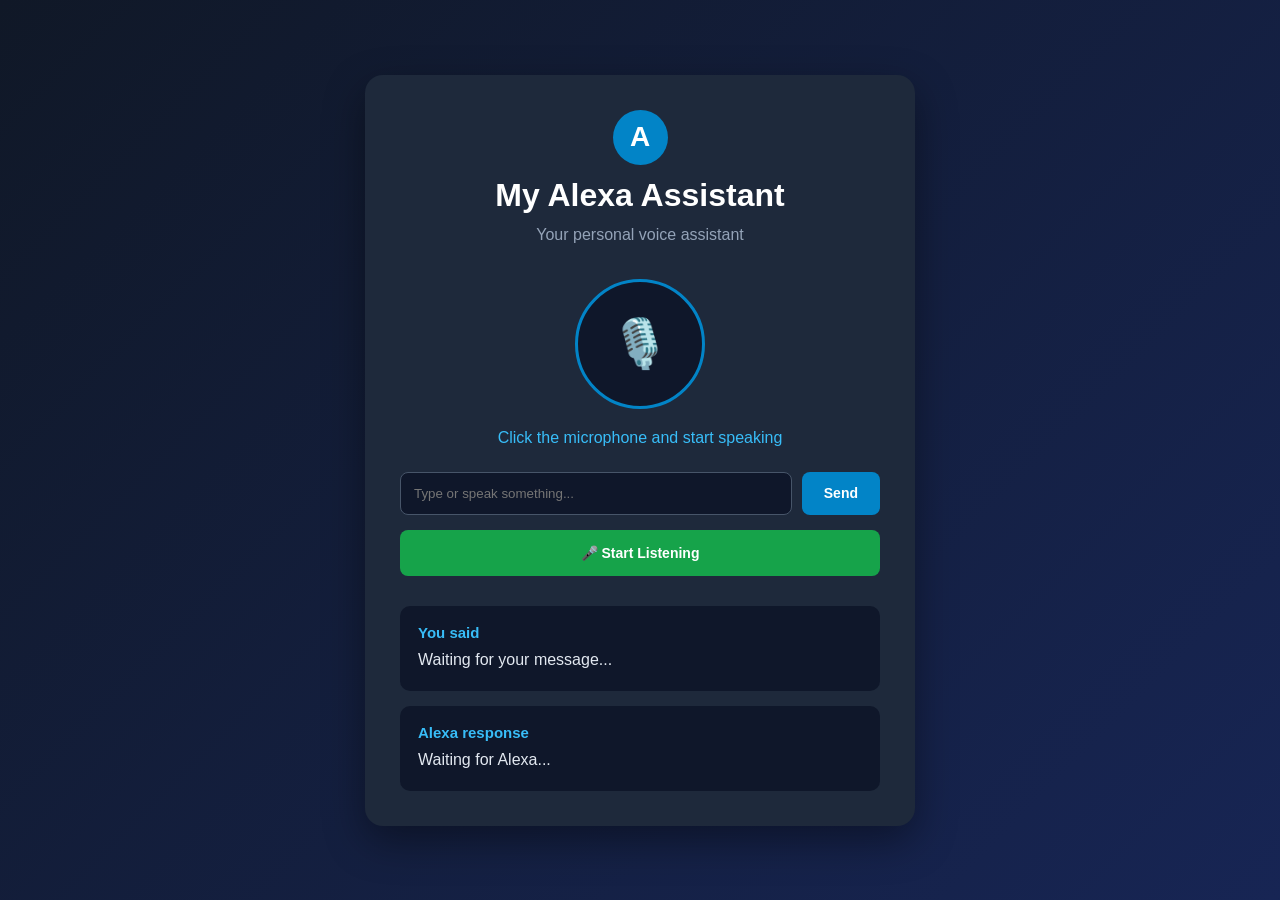
==== src/main/resources/static/index.html @ c79b2dc5 "initialize Spring Boot Alexa skill demo" ====
<!DOCTYPE html>
<html lang="en">

<head>
    <meta charset="UTF-8">
    <meta name="viewport" content="width=device-width, initial-scale=1.0">

    <title>My Alexa Assistant</title>

    <link rel="stylesheet" href="style.css">
</head>

<body>

    <div class="container">

        <div class="header">
            <div class="logo">A</div>
            <h1>My Alexa Assistant</h1>
            <p>Your personal voice assistant</p>
        </div>

        <div class="assistant-circle" id="assistantCircle">
            <span>🎙️</span>
        </div>

        <p id="status">Click the microphone and start speaking</p>

        <div class="input-section">

            <input
                type="text"
                id="messageInput"
                placeholder="Type or speak something..."
            />

            <button id="sendButton">
                Send
            </button>

        </div>

        <button id="micButton" class="mic-button">
            🎤 Start Listening
        </button>

        <div class="result-section">

            <div class="result-card">
                <h3>You said</h3>
                <p id="recognizedText">Waiting for your message...</p>
            </div>

            <div class="result-card">
                <h3>Alexa response</h3>
                <p id="alexaResponse">Waiting for Alexa...</p>
            </div>

        </div>

    </div>

    <script src="app.js"></script>

</body>

</html>
---- src/main/resources/static/style.css ----
* {
    margin: 0;
    padding: 0;
    box-sizing: border-box;
}

body {
    font-family: Arial, sans-serif;
    background: linear-gradient(135deg, #101827, #172554);
    color: white;
    min-height: 100vh;
    display: flex;
    justify-content: center;
    align-items: center;
    padding: 20px;
}

.container {
    width: 100%;
    max-width: 550px;
    background: #1e293b;
    padding: 35px;
    border-radius: 18px;
    text-align: center;
    box-shadow: 0 15px 40px rgba(0, 0, 0, 0.4);
}

.header h1 {
    margin: 12px 0;
}

.header p {
    color: #94a3b8;
}

.logo {
    width: 55px;
    height: 55px;
    margin: auto;
    background: #0284c7;
    border-radius: 50%;
    display: flex;
    justify-content: center;
    align-items: center;
    font-size: 28px;
    font-weight: bold;
}

.assistant-circle {
    width: 130px;
    height: 130px;
    margin: 35px auto 20px;
    border-radius: 50%;
    background: #0f172a;
    border: 3px solid #0284c7;
    display: flex;
    justify-content: center;
    align-items: center;
    font-size: 48px;
}

.assistant-circle.listening {
    border-color: #22c55e;
    box-shadow: 0 0 25px #22c55e;
    animation: pulse 1.2s infinite;
}

@keyframes pulse {
    50% {
        transform: scale(1.08);
    }
}

#status {
    color: #38bdf8;
    margin-bottom: 25px;
}

.input-section {
    display: flex;
    gap: 10px;
}

input {
    flex: 1;
    min-width: 0;
    padding: 13px;
    border-radius: 8px;
    border: 1px solid #475569;
    background: #0f172a;
    color: white;
    outline: none;
}

button {
    border: none;
    border-radius: 8px;
    cursor: pointer;
    font-size: 14px;
    font-weight: bold;
}

#sendButton {
    padding: 12px 22px;
    background: #0284c7;
    color: white;
}

.mic-button {
    width: 100%;
    margin-top: 15px;
    padding: 15px;
    background: #16a34a;
    color: white;
}

button:hover {
    opacity: 0.85;
}

button:disabled {
    opacity: 0.5;
    cursor: not-allowed;
}

.result-section {
    margin-top: 30px;
    text-align: left;
}

.result-card {
    background: #0f172a;
    border-radius: 10px;
    padding: 18px;
    margin-top: 15px;
    min-height: 85px;
}

.result-card h3 {
    color: #38bdf8;
    margin-bottom: 10px;
    font-size: 15px;
}

.result-card p {
    color: #e2e8f0;
    overflow-wrap: anywhere;
}
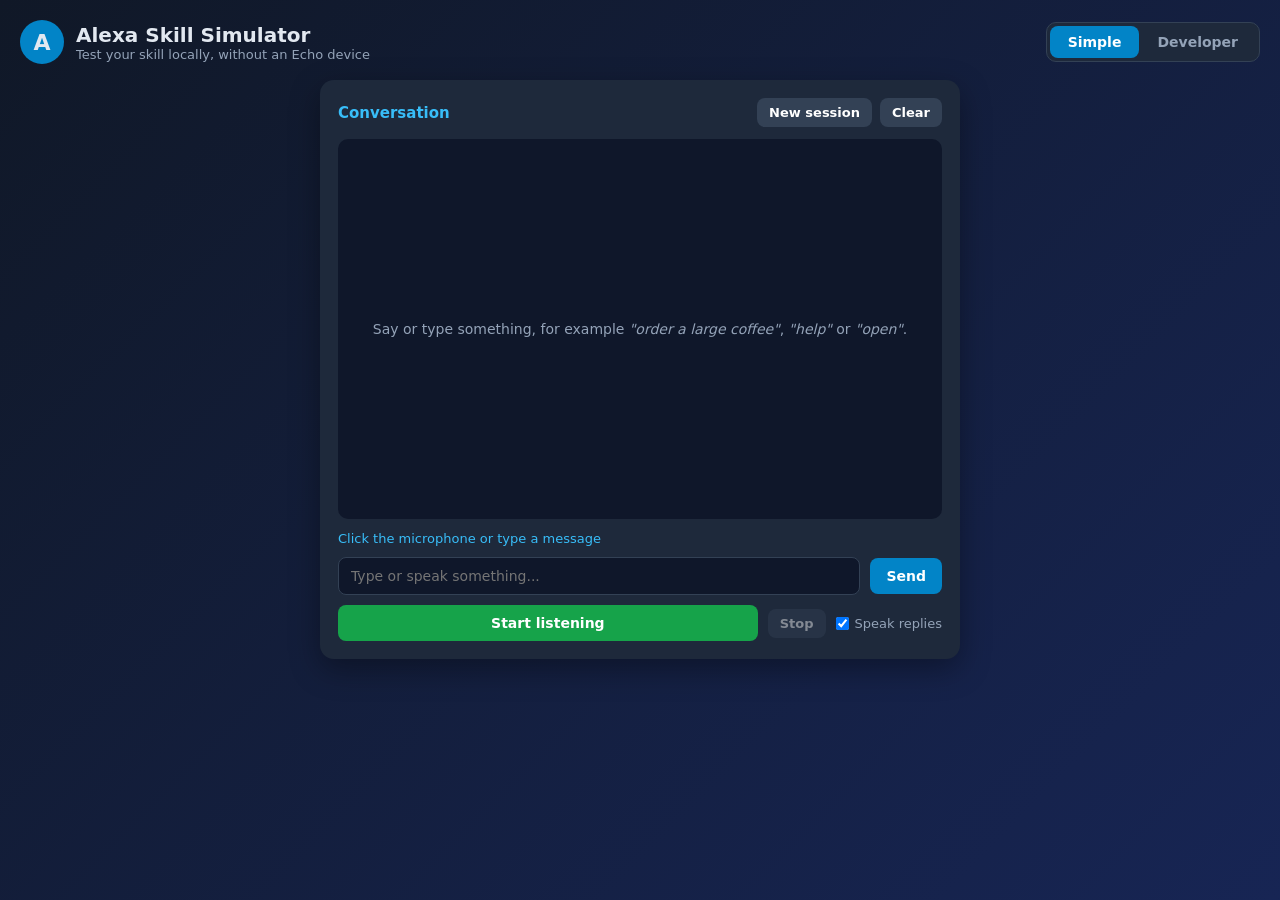
==== commit 59a56a43: "Refactor to layered architecture and extend skill and simulator UI - Split into config, controller, " ====
--- a/src/main/resources/static/index.html
+++ b/src/main/resources/static/index.html
@@ -1,68 +1,140 @@
-
 <!DOCTYPE html>
 <html lang="en">
 
 <head>
     <meta charset="UTF-8">
     <meta name="viewport" content="width=device-width, initial-scale=1.0">
-
-    <title>My Alexa Assistant</title>
-
+    <title>Alexa Skill Simulator</title>
     <link rel="stylesheet" href="style.css">
 </head>
 
-<body>
+<body data-mode="simple">
 
-    <div class="container">
-
-        <div class="header">
-            <div class="logo">A</div>
-            <h1>My Alexa Assistant</h1>
-            <p>Your personal voice assistant</p>
+    <header class="topbar">
+        <div class="brand">
+            <div class="logo" aria-hidden="true">A</div>
+            <div>
+                <h1>Alexa Skill Simulator</h1>
+                <p>Test your skill locally, without an Echo device</p>
+            </div>
         </div>
 
-        <div class="assistant-circle" id="assistantCircle">
-            <span>🎙️</span>
+        <div class="mode-toggle" role="group" aria-label="Simulator mode">
+            <button type="button" id="modeSimple" class="mode-button" aria-pressed="true">Simple</button>
+            <button type="button" id="modeDeveloper" class="mode-button" aria-pressed="false">Developer</button>
         </div>
+    </header>
 
-        <p id="status">Click the microphone and start speaking</p>
+    <div id="errorPanel" class="error-panel" role="alert" hidden>
+        <div class="error-header">
+            <strong>Errors</strong>
+            <button type="button" id="dismissErrors" class="link-button">Dismiss all</button>
+        </div>
+        <ul id="errorList"></ul>
+    </div>
 
-        <div class="input-section">
+    <main class="layout">
 
-            <input
-                type="text"
-                id="messageInput"
-                placeholder="Type or speak something..."
-            />
-
-            <button id="sendButton">
-                Send
-            </button>
-
-        </div>
-
-        <button id="micButton" class="mic-button">
-            🎤 Start Listening
-        </button>
-
-        <div class="result-section">
-
-            <div class="result-card">
-                <h3>You said</h3>
-                <p id="recognizedText">Waiting for your message...</p>
+        <!-- ================= Conversation (both modes) ================= -->
+        <section class="panel chat" aria-labelledby="chatTitle">
+            <div class="panel-header">
+                <h2 id="chatTitle">Conversation</h2>
+                <div class="panel-actions">
+                    <button type="button" id="newSession" class="secondary" title="End the Alexa session; the conversation stays">New session</button>
+                    <button type="button" id="clearConversation" class="secondary" title="Clear everything and start fresh">Clear</button>
+                </div>
             </div>
 
-            <div class="result-card">
-                <h3>Alexa response</h3>
-                <p id="alexaResponse">Waiting for Alexa...</p>
+            <div id="history" class="history" role="log" aria-live="polite" aria-label="Conversation history">
+                <p class="empty">Say or type something, for example <em>"order a large coffee"</em>, <em>"help"</em> or <em>"open"</em>.</p>
             </div>
 
+            <p id="status" class="status">Click the microphone or type a message</p>
+
+            <div class="input-row">
+                <label for="messageInput" class="visually-hidden">Message</label>
+                <input type="text" id="messageInput" placeholder="Type or speak something..." autocomplete="off">
+                <button type="button" id="sendButton" class="primary">Send</button>
+            </div>
+
+            <div class="voice-row">
+                <button type="button" id="micButton" class="success">Start listening</button>
+                <button type="button" id="stopMicButton" class="secondary" disabled>Stop</button>
+                <label class="checkbox">
+                    <input type="checkbox" id="speakReplies" checked> Speak replies
+                </label>
+            </div>
+        </section>
+
+        <!-- ================= Developer tools ================= -->
+        <div class="dev-column dev-only">
+
+            <section class="panel" aria-labelledby="builderTitle">
+                <div class="panel-header">
+                    <h2 id="builderTitle">Request builder</h2>
+                </div>
+
+                <div class="field-grid">
+                    <label for="requestType">Request type</label>
+                    <select id="requestType"></select>
+
+                    <label for="intentSelect" data-for="IntentRequest">Intent</label>
+                    <select id="intentSelect" data-for="IntentRequest"></select>
+
+                    <label for="endReason" data-for="SessionEndedRequest">Reason</label>
+                    <select id="endReason" data-for="SessionEndedRequest"></select>
+                </div>
+
+                <div id="slotFields" class="field-grid" data-for="IntentRequest"></div>
+
+                <div class="field-grid">
+                    <label for="skillId">Skill ID</label>
+                    <input type="text" id="skillId" autocomplete="off" spellcheck="false">
+                </div>
+
+                <div class="button-row">
+                    <button type="button" id="sendBuilder" class="primary">Send request</button>
+                </div>
+            </section>
+
+            <section class="panel" aria-labelledby="editorTitle">
+                <div class="panel-header">
+                    <h2 id="editorTitle">JSON editor</h2>
+                    <div class="panel-actions">
+                        <button type="button" id="resetEditor" class="secondary">Reset from builder</button>
+                    </div>
+                </div>
+                <label for="jsonEditor" class="visually-hidden">Alexa request JSON</label>
+                <textarea id="jsonEditor" spellcheck="false" rows="14"></textarea>
+                <p class="hint">Sent exactly as written, even if invalid - useful for testing error handling.</p>
+                <div class="button-row">
+                    <button type="button" id="sendJson" class="primary">Send JSON</button>
+                </div>
+            </section>
+
+            <section class="panel" aria-labelledby="inspectorTitle">
+                <div class="panel-header">
+                    <h2 id="inspectorTitle">Request / response inspector</h2>
+                    <span id="exchangeMeta" class="meta"></span>
+                </div>
+                <h3>Request</h3>
+                <pre id="rawRequest" class="code" tabindex="0">No request sent yet.</pre>
+                <h3>Response</h3>
+                <pre id="rawResponse" class="code" tabindex="0">No response yet.</pre>
+            </section>
+
+            <section class="panel" aria-labelledby="sessionTitle">
+                <div class="panel-header">
+                    <h2 id="sessionTitle">Session inspector</h2>
+                </div>
+                <dl id="sessionInfo" class="session-info"></dl>
+                <h3>Session attributes</h3>
+                <pre id="sessionAttributes" class="code" tabindex="0">{}</pre>
+            </section>
         </div>
+    </main>
 
-    </div>
-
-    <script src="app.js"></script>
-
+    <script type="module" src="app.js"></script>
 </body>
 
 </html>
--- a/src/main/resources/static/style.css
+++ b/src/main/resources/static/style.css
@@ -1,3 +1,16 @@
+:root {
+    --bg: #0f172a;
+    --surface: #1e293b;
+    --surface-2: #0f172a;
+    --border: #334155;
+    --text: #e2e8f0;
+    --muted: #94a3b8;
+    --accent: #0284c7;
+    --accent-text: #38bdf8;
+    --success: #16a34a;
+    --danger: #ef4444;
+    --radius: 10px;
+}
 
 * {
     margin: 0;
@@ -6,144 +19,284 @@
 }
 
 body {
-    font-family: Arial, sans-serif;
+    font-family: system-ui, -apple-system, "Segoe UI", Arial, sans-serif;
     background: linear-gradient(135deg, #101827, #172554);
-    color: white;
+    color: var(--text);
     min-height: 100vh;
+    padding: 20px;
+}
+
+h1 { font-size: 20px; }
+h2 { font-size: 15px; color: var(--accent-text); }
+h3 { font-size: 12px; color: var(--muted); margin: 14px 0 6px; text-transform: uppercase; letter-spacing: .04em; }
+
+.visually-hidden {
+    position: absolute;
+    width: 1px;
+    height: 1px;
+    overflow: hidden;
+    clip: rect(0 0 0 0);
+    white-space: nowrap;
+}
+
+/* ---------- top bar ---------- */
+
+.topbar {
+    max-width: 1280px;
+    margin: 0 auto 16px;
     display: flex;
-    justify-content: center;
     align-items: center;
-    padding: 20px;
-}
-
-.container {
-    width: 100%;
-    max-width: 550px;
-    background: #1e293b;
-    padding: 35px;
-    border-radius: 18px;
-    text-align: center;
-    box-shadow: 0 15px 40px rgba(0, 0, 0, 0.4);
-}
-
-.header h1 {
-    margin: 12px 0;
-}
-
-.header p {
-    color: #94a3b8;
-}
+    justify-content: space-between;
+    gap: 16px;
+    flex-wrap: wrap;
+}
+
+.brand { display: flex; align-items: center; gap: 12px; }
+.brand p { color: var(--muted); font-size: 13px; }
 
 .logo {
-    width: 55px;
-    height: 55px;
-    margin: auto;
-    background: #0284c7;
+    width: 44px;
+    height: 44px;
+    background: var(--accent);
     border-radius: 50%;
     display: flex;
+    align-items: center;
     justify-content: center;
+    font-size: 22px;
+    font-weight: bold;
+}
+
+.mode-toggle {
+    display: inline-flex;
+    background: var(--surface);
+    border: 1px solid var(--border);
+    border-radius: var(--radius);
+    padding: 3px;
+}
+
+.mode-button {
+    background: transparent;
+    color: var(--muted);
+    padding: 8px 18px;
+}
+
+.mode-button[aria-pressed="true"] {
+    background: var(--accent);
+    color: white;
+}
+
+/* ---------- layout ---------- */
+
+.layout {
+    max-width: 1280px;
+    margin: 0 auto;
+    display: grid;
+    grid-template-columns: minmax(0, 1fr);
+    gap: 16px;
+    align-items: start;
+}
+
+body[data-mode="simple"] .layout { max-width: 640px; }
+body[data-mode="developer"] .layout { grid-template-columns: minmax(0, 5fr) minmax(0, 6fr); }
+body[data-mode="simple"] .dev-only { display: none; }
+
+@media (max-width: 960px) {
+    body[data-mode="developer"] .layout { grid-template-columns: minmax(0, 1fr); }
+}
+
+.dev-column { display: flex; flex-direction: column; gap: 16px; }
+
+.panel {
+    background: var(--surface);
+    border-radius: 14px;
+    padding: 18px;
+    box-shadow: 0 10px 30px rgba(0, 0, 0, 0.35);
+}
+
+.panel-header {
+    display: flex;
     align-items: center;
-    font-size: 28px;
-    font-weight: bold;
-}
-
-.assistant-circle {
-    width: 130px;
-    height: 130px;
-    margin: 35px auto 20px;
-    border-radius: 50%;
-    background: #0f172a;
-    border: 3px solid #0284c7;
+    justify-content: space-between;
+    gap: 10px;
+    margin-bottom: 12px;
+    flex-wrap: wrap;
+}
+
+.panel-actions { display: flex; gap: 8px; }
+.meta { color: var(--muted); font-size: 12px; }
+
+/* ---------- conversation ---------- */
+
+.history {
+    background: var(--surface-2);
+    border-radius: var(--radius);
+    padding: 12px;
+    height: 380px;
+    overflow-y: auto;
     display: flex;
-    justify-content: center;
-    align-items: center;
-    font-size: 48px;
-}
-
-.assistant-circle.listening {
-    border-color: #22c55e;
-    box-shadow: 0 0 25px #22c55e;
-    animation: pulse 1.2s infinite;
-}
-
-@keyframes pulse {
-    50% {
-        transform: scale(1.08);
-    }
-}
-
-#status {
-    color: #38bdf8;
-    margin-bottom: 25px;
-}
-
-.input-section {
-    display: flex;
+    flex-direction: column;
     gap: 10px;
 }
 
-input {
-    flex: 1;
-    min-width: 0;
-    padding: 13px;
+.empty { color: var(--muted); font-size: 14px; margin: auto; text-align: center; }
+
+.bubble {
+    max-width: 88%;
+    padding: 10px 12px;
+    border-radius: 12px;
+    overflow-wrap: anywhere;
+    font-size: 14px;
+    line-height: 1.4;
+}
+
+.bubble.user { align-self: flex-end; background: var(--accent); color: white; border-bottom-right-radius: 3px; }
+.bubble.alexa { align-self: flex-start; background: #1d3a5f; border-bottom-left-radius: 3px; }
+.bubble.system { align-self: center; background: transparent; color: var(--muted); font-size: 12px; font-style: italic; }
+.bubble.error { align-self: flex-start; background: #4c1d1d; border: 1px solid var(--danger); }
+
+.bubble .tag {
+    display: block;
+    font-size: 11px;
+    opacity: .75;
+    margin-bottom: 3px;
+}
+
+.bubble .extra {
+    margin-top: 8px;
+    padding-top: 8px;
+    border-top: 1px solid rgba(255, 255, 255, .15);
+    font-size: 12px;
+    color: #cbd5e1;
+}
+
+.chip {
+    display: inline-block;
+    background: rgba(255, 255, 255, .12);
+    border-radius: 999px;
+    padding: 1px 8px;
+    margin: 2px 4px 0 0;
+    font-size: 11px;
+}
+
+.status { color: var(--accent-text); font-size: 13px; margin: 12px 0 8px; min-height: 18px; }
+
+.input-row, .voice-row, .button-row { display: flex; gap: 10px; align-items: center; }
+.voice-row { margin-top: 10px; flex-wrap: wrap; }
+.button-row { margin-top: 12px; }
+.voice-row .success { flex: 1; }
+
+/* ---------- controls ---------- */
+
+input[type="text"], select, textarea {
+    width: 100%;
+    padding: 10px 12px;
     border-radius: 8px;
-    border: 1px solid #475569;
-    background: #0f172a;
-    color: white;
-    outline: none;
+    border: 1px solid var(--border);
+    background: var(--surface-2);
+    color: var(--text);
+    font: inherit;
+    font-size: 14px;
+}
+
+input[type="text"] { flex: 1; min-width: 0; }
+
+textarea {
+    font-family: ui-monospace, SFMono-Regular, Consolas, monospace;
+    font-size: 12px;
+    resize: vertical;
+}
+
+input:focus-visible, select:focus-visible, textarea:focus-visible, button:focus-visible, .code:focus-visible {
+    outline: 2px solid var(--accent-text);
+    outline-offset: 2px;
 }
 
 button {
     border: none;
     border-radius: 8px;
     cursor: pointer;
+    font: inherit;
     font-size: 14px;
-    font-weight: bold;
-}
-
-#sendButton {
-    padding: 12px 22px;
-    background: #0284c7;
+    font-weight: 600;
+    padding: 10px 16px;
     color: white;
 }
 
-.mic-button {
-    width: 100%;
-    margin-top: 15px;
-    padding: 15px;
-    background: #16a34a;
-    color: white;
-}
-
-button:hover {
-    opacity: 0.85;
-}
-
-button:disabled {
-    opacity: 0.5;
-    cursor: not-allowed;
-}
-
-.result-section {
-    margin-top: 30px;
-    text-align: left;
-}
-
-.result-card {
-    background: #0f172a;
-    border-radius: 10px;
-    padding: 18px;
-    margin-top: 15px;
-    min-height: 85px;
-}
-
-.result-card h3 {
-    color: #38bdf8;
-    margin-bottom: 10px;
-    font-size: 15px;
-}
-
-.result-card p {
-    color: #e2e8f0;
+button.primary { background: var(--accent); }
+button.success { background: var(--success); }
+button.secondary { background: #334155; padding: 7px 12px; font-size: 13px; }
+button:hover:not(:disabled) { opacity: .85; }
+button:disabled { opacity: .45; cursor: not-allowed; }
+
+.link-button { background: none; color: var(--accent-text); padding: 0; text-decoration: underline; font-size: 13px; }
+.checkbox { display: inline-flex; align-items: center; gap: 6px; color: var(--muted); font-size: 13px; }
+
+.field-grid {
+    display: grid;
+    grid-template-columns: 110px minmax(0, 1fr);
+    gap: 8px 12px;
+    align-items: center;
+    margin-bottom: 8px;
+}
+
+.field-grid label { color: var(--muted); font-size: 13px; }
+.field-grid[hidden], [data-for][hidden] { display: none; }
+.hint { color: var(--muted); font-size: 12px; margin-top: 6px; }
+
+/* ---------- inspectors ---------- */
+
+.code {
+    background: var(--surface-2);
+    border-radius: 8px;
+    padding: 10px;
+    font-family: ui-monospace, SFMono-Regular, Consolas, monospace;
+    font-size: 12px;
+    max-height: 260px;
+    overflow: auto;
+    white-space: pre-wrap;
     overflow-wrap: anywhere;
 }
+
+.session-info {
+    display: grid;
+    grid-template-columns: 110px minmax(0, 1fr);
+    gap: 6px 12px;
+    font-size: 13px;
+}
+
+.session-info dt { color: var(--muted); }
+.session-info dd { overflow-wrap: anywhere; }
+
+.badge {
+    display: inline-block;
+    padding: 1px 10px;
+    border-radius: 999px;
+    font-size: 12px;
+    font-weight: 600;
+}
+
+.badge.open { background: #14532d; color: #86efac; }
+.badge.ended { background: #422006; color: #fdba74; }
+.badge.none { background: #334155; color: var(--muted); }
+
+/* ---------- errors ---------- */
+
+.error-panel {
+    max-width: 1280px;
+    margin: 0 auto 16px;
+    background: #3b1212;
+    border: 1px solid var(--danger);
+    border-radius: var(--radius);
+    padding: 12px 16px;
+}
+
+.error-panel[hidden] { display: none; }
+.error-header { display: flex; justify-content: space-between; margin-bottom: 6px; }
+.error-panel ul { margin-left: 18px; font-size: 13px; }
+
+.listening { box-shadow: 0 0 0 3px #22c55e inset; }
+
+@media (prefers-reduced-motion: no-preference) {
+    .bubble { animation: pop .15s ease-out; }
+    @keyframes pop { from { opacity: 0; transform: translateY(4px); } }
+}
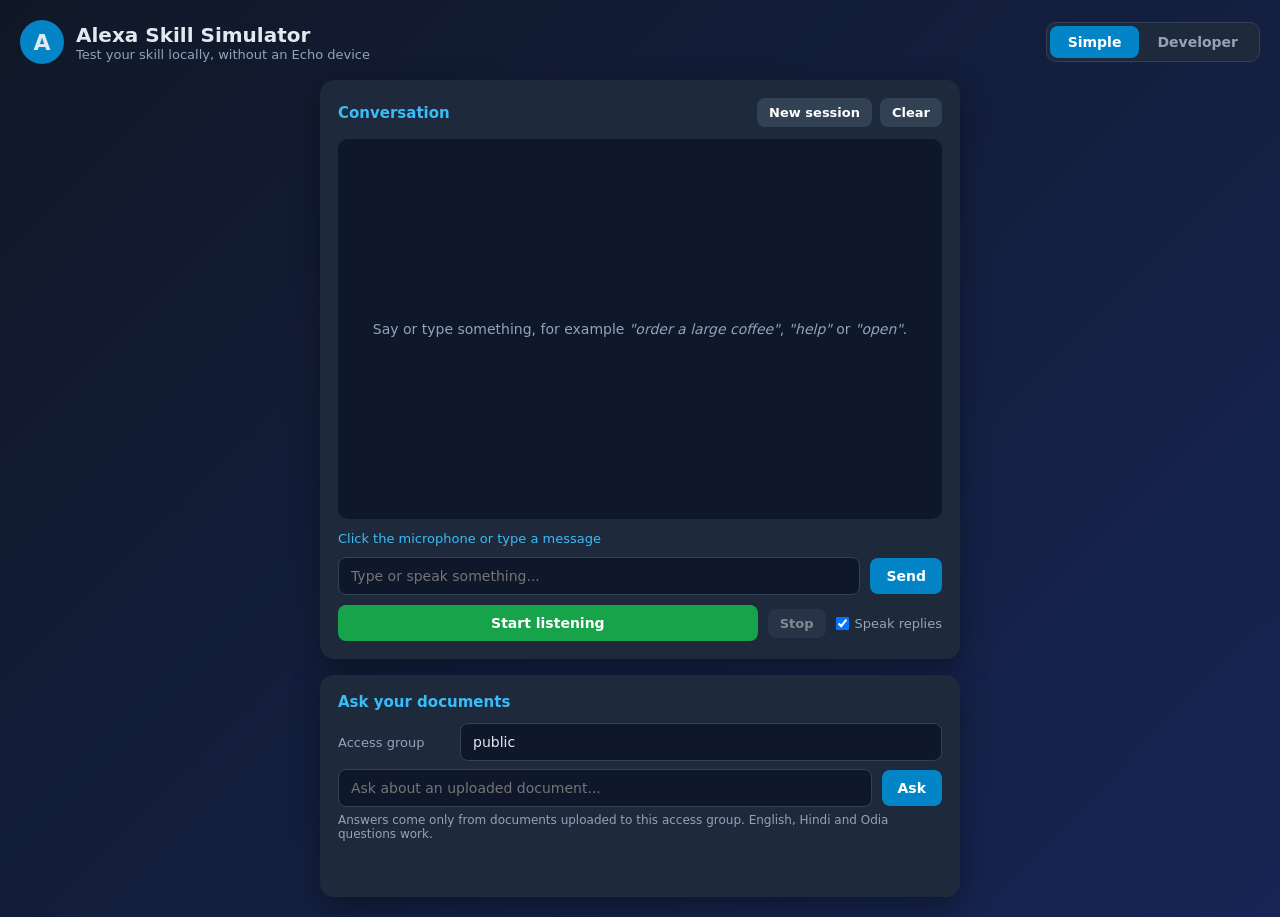
==== commit ad1530ee: "Add retrieval and grounded answers: /api/knowledge/ask, similarity search and Ask your documents pan" ====
--- a/src/main/resources/static/index.html
+++ b/src/main/resources/static/index.html
@@ -35,6 +35,8 @@
 
     <main class="layout">
 
+        <div class="main-column">
+
         <!-- ================= Conversation (both modes) ================= -->
         <section class="panel chat" aria-labelledby="chatTitle">
             <div class="panel-header">
@@ -65,6 +67,34 @@
                 </label>
             </div>
         </section>
+
+        <!-- ================= Ask your documents (both modes) ================= -->
+        <section class="panel ask-panel" aria-labelledby="askTitle">
+            <div class="panel-header">
+                <h2 id="askTitle">Ask your documents</h2>
+            </div>
+
+            <div class="field-grid">
+                <label for="askGroup">Access group</label>
+                <input type="text" id="askGroup" value="public" autocomplete="off" spellcheck="false">
+            </div>
+
+            <div class="input-row">
+                <label for="askInput" class="visually-hidden">Question</label>
+                <input type="text" id="askInput" placeholder="Ask about an uploaded document..." autocomplete="off">
+                <button type="button" id="askButton" class="primary">Ask</button>
+            </div>
+            <p class="hint">Answers come only from documents uploaded to this access group. English, Hindi and Odia questions work.</p>
+
+            <p id="askStatus" class="status" role="status" aria-live="polite"></p>
+            <div id="askResult" class="ask-result" hidden>
+                <p id="askAnswer" class="ask-answer"></p>
+                <h3>Sources</h3>
+                <ul id="askSources" class="doc-list"></ul>
+            </div>
+        </section>
+
+        </div>
 
         <!-- ================= Developer tools ================= -->
         <div class="dev-column dev-only">
@@ -123,6 +153,29 @@
                 <pre id="rawResponse" class="code" tabindex="0">No response yet.</pre>
             </section>
 
+            <section class="panel" aria-labelledby="documentsTitle">
+                <div class="panel-header">
+                    <h2 id="documentsTitle">Knowledge documents</h2>
+                </div>
+
+                <div class="field-grid">
+                    <label for="docFile">File</label>
+                    <input type="file" id="docFile" accept=".pdf,.docx,.txt,.html,.md">
+
+                    <label for="docGroup">Access group</label>
+                    <input type="text" id="docGroup" value="public" autocomplete="off" spellcheck="false">
+                </div>
+                <p class="hint">PDF, DOCX, TXT, HTML or Markdown, up to 20 MB. English, Hindi and Odia are supported.
+                    Needs the app to run with the <code>knowledge</code> profile.</p>
+
+                <div class="button-row">
+                    <button type="button" id="docUpload" class="primary">Upload and index</button>
+                </div>
+
+                <p id="docStatus" class="status" role="status" aria-live="polite"></p>
+                <ul id="docList" class="doc-list"></ul>
+            </section>
+
             <section class="panel" aria-labelledby="sessionTitle">
                 <div class="panel-header">
                     <h2 id="sessionTitle">Session inspector</h2>
--- a/src/main/resources/static/style.css
+++ b/src/main/resources/static/style.css
@@ -104,7 +104,7 @@
     body[data-mode="developer"] .layout { grid-template-columns: minmax(0, 1fr); }
 }
 
-.dev-column { display: flex; flex-direction: column; gap: 16px; }
+.dev-column, .main-column { display: flex; flex-direction: column; gap: 16px; min-width: 0; }
 
 .panel {
     background: var(--surface);
@@ -278,6 +278,24 @@
 .badge.open { background: #14532d; color: #86efac; }
 .badge.ended { background: #422006; color: #fdba74; }
 .badge.none { background: #334155; color: var(--muted); }
+.badge.indexed { background: #14532d; color: #86efac; }
+.badge.pending { background: #1e3a5f; color: #93c5fd; }
+.badge.failed { background: #4c1d1d; color: #fca5a5; }
+
+/* ---------- knowledge documents ---------- */
+
+input[type="file"] { width: 100%; color: var(--text); font: inherit; font-size: 13px; }
+
+.doc-list { list-style: none; margin: 8px 0 0; padding: 0; display: flex; flex-direction: column; gap: 8px; }
+.doc-list li { background: var(--surface-2); border-radius: 8px; padding: 10px 12px; font-size: 13px; overflow-wrap: anywhere; }
+.doc-list .doc-name { font-weight: 600; margin-right: 8px; }
+.doc-list .doc-detail { color: var(--muted); margin-top: 4px; }
+.doc-list code { font-size: 11px; }
+
+.ask-result { margin-top: 8px; }
+.ask-answer { background: #1d3a5f; border-radius: 12px; padding: 12px; font-size: 15px; line-height: 1.5; overflow-wrap: anywhere; }
+.ask-result h3 { margin: 12px 0 6px; font-size: 13px; color: var(--muted); }
+.ask-result[hidden] { display: none; }
 
 /* ---------- errors ---------- */
 
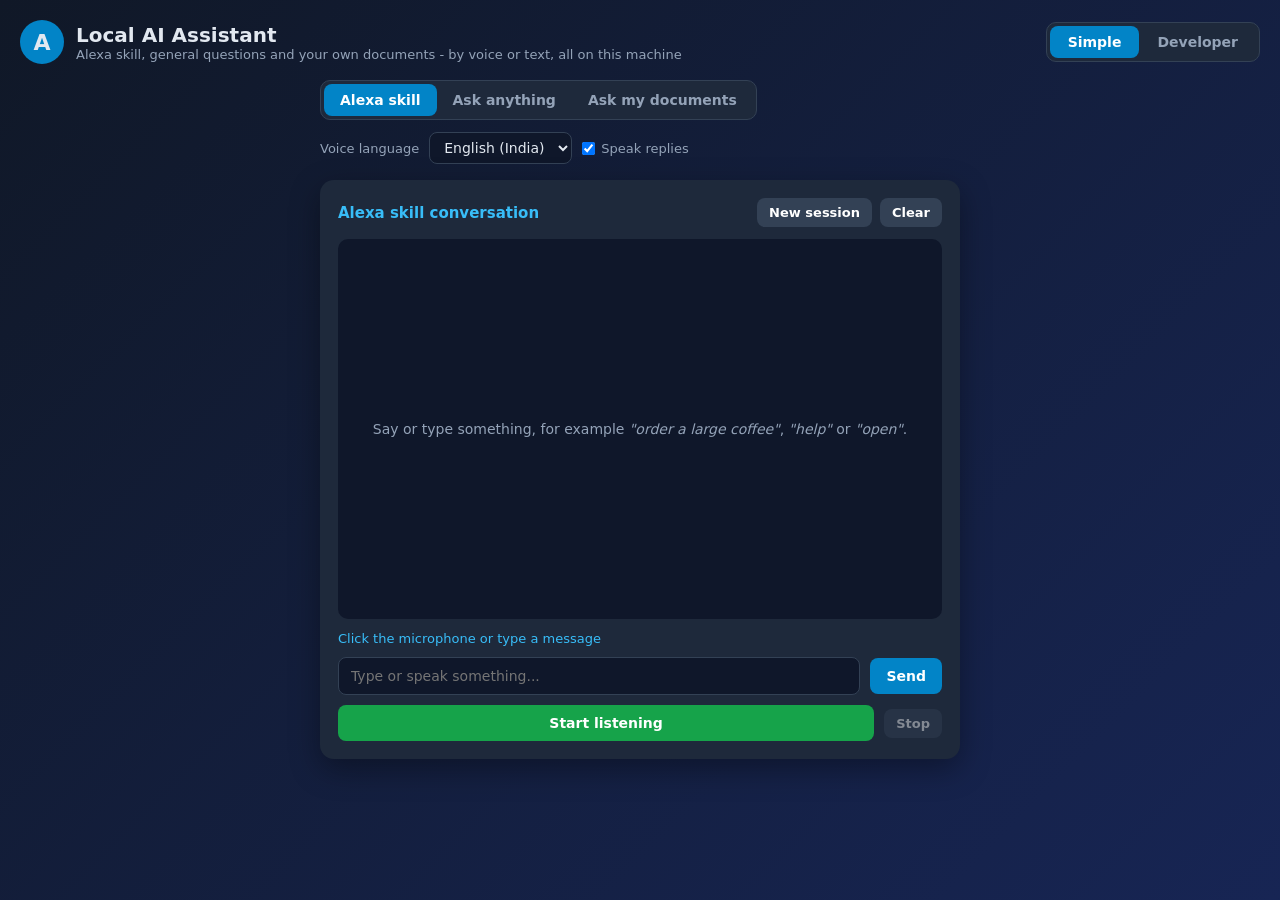
==== commit b82dbe63: "Add three-tab UI (Alexa skill, Ask anything, Ask my documents) with voice and text in each tab; mult" ====
--- a/src/main/resources/static/index.html
+++ b/src/main/resources/static/index.html
@@ -4,18 +4,18 @@
 <head>
     <meta charset="UTF-8">
     <meta name="viewport" content="width=device-width, initial-scale=1.0">
-    <title>Alexa Skill Simulator</title>
+    <title>Local AI Assistant</title>
     <link rel="stylesheet" href="style.css">
 </head>
 
-<body data-mode="simple">
+<body data-mode="simple" data-tab="alexa">
 
     <header class="topbar">
         <div class="brand">
             <div class="logo" aria-hidden="true">A</div>
             <div>
-                <h1>Alexa Skill Simulator</h1>
-                <p>Test your skill locally, without an Echo device</p>
+                <h1>Local AI Assistant</h1>
+                <p>Alexa skill, general questions and your own documents - by voice or text, all on this machine</p>
             </div>
         </div>
 
@@ -33,14 +33,31 @@
         <ul id="errorList"></ul>
     </div>
 
+    <nav class="tabs-bar" aria-label="Assistant">
+        <div class="tabs" role="tablist" aria-label="What do you want to do?">
+            <button type="button" role="tab" id="tabAlexa" class="tab" aria-selected="true" aria-controls="paneAlexa" data-tab="alexa">Alexa skill</button>
+            <button type="button" role="tab" id="tabChat" class="tab" aria-selected="false" aria-controls="paneChat" data-tab="chat" tabindex="-1">Ask anything</button>
+            <button type="button" role="tab" id="tabDocs" class="tab" aria-selected="false" aria-controls="paneDocs" data-tab="docs" tabindex="-1">Ask my documents</button>
+        </div>
+
+        <div class="voice-settings">
+            <label for="voiceLang">Voice language</label>
+            <select id="voiceLang"></select>
+            <label class="checkbox">
+                <input type="checkbox" id="speakReplies" checked> Speak replies
+            </label>
+        </div>
+    </nav>
+
     <main class="layout">
 
         <div class="main-column">
 
-        <!-- ================= Conversation (both modes) ================= -->
+        <!-- ================= Tab 1: Alexa skill (both modes) ================= -->
+        <div id="paneAlexa" role="tabpanel" aria-labelledby="tabAlexa" class="tab-pane">
         <section class="panel chat" aria-labelledby="chatTitle">
             <div class="panel-header">
-                <h2 id="chatTitle">Conversation</h2>
+                <h2 id="chatTitle">Alexa skill conversation</h2>
                 <div class="panel-actions">
                     <button type="button" id="newSession" class="secondary" title="End the Alexa session; the conversation stays">New session</button>
                     <button type="button" id="clearConversation" class="secondary" title="Clear everything and start fresh">Clear</button>
@@ -62,37 +79,93 @@
             <div class="voice-row">
                 <button type="button" id="micButton" class="success">Start listening</button>
                 <button type="button" id="stopMicButton" class="secondary" disabled>Stop</button>
-                <label class="checkbox">
-                    <input type="checkbox" id="speakReplies" checked> Speak replies
-                </label>
-            </div>
-        </section>
-
-        <!-- ================= Ask your documents (both modes) ================= -->
-        <section class="panel ask-panel" aria-labelledby="askTitle">
-            <div class="panel-header">
-                <h2 id="askTitle">Ask your documents</h2>
+            </div>
+        </section>
+        </div>
+
+        <!-- ================= Tab 2: Ask anything (local model, no documents) ================= -->
+        <div id="paneChat" role="tabpanel" aria-labelledby="tabChat" class="tab-pane" hidden>
+        <section class="panel chat" aria-labelledby="generalTitle">
+            <div class="panel-header">
+                <h2 id="generalTitle">Ask anything</h2>
+                <div class="panel-actions">
+                    <button type="button" id="generalClear" class="secondary">Clear</button>
+                </div>
+            </div>
+
+            <div id="generalLog" class="history" role="log" aria-live="polite" aria-label="Questions and answers">
+                <p class="empty">Ask any question, for example <em>"What is a leave policy?"</em>. The local model answers from its own knowledge, not from your documents.</p>
+            </div>
+
+            <p id="generalStatus" class="status" role="status"></p>
+
+            <div class="input-row">
+                <label for="generalInput" class="visually-hidden">Question</label>
+                <input type="text" id="generalInput" placeholder="Type or speak a question..." autocomplete="off">
+                <button type="button" id="generalSend" class="primary">Ask</button>
+            </div>
+
+            <div class="voice-row">
+                <button type="button" id="generalMic" class="success">Start listening</button>
+                <button type="button" id="generalStop" class="secondary" disabled>Stop</button>
+            </div>
+            <p class="hint">Each question is answered on its own; the model does not remember earlier questions. Small local models can be wrong, so check important answers.</p>
+        </section>
+        </div>
+
+        <!-- ================= Tab 3: Ask my documents ================= -->
+        <div id="paneDocs" role="tabpanel" aria-labelledby="tabDocs" class="tab-pane" hidden>
+
+        <section class="panel" aria-labelledby="documentsTitle">
+            <div class="panel-header">
+                <h2 id="documentsTitle">1. Upload a document</h2>
             </div>
 
             <div class="field-grid">
-                <label for="askGroup">Access group</label>
-                <input type="text" id="askGroup" value="public" autocomplete="off" spellcheck="false">
-            </div>
+                <label for="docFile">File</label>
+                <input type="file" id="docFile" accept=".pdf,.docx,.txt,.html,.md">
+
+                <label for="docGroup">Access group</label>
+                <input type="text" id="docGroup" value="public" autocomplete="off" spellcheck="false">
+            </div>
+            <p class="hint">PDF, DOCX, TXT, HTML or Markdown, up to 20 MB, in any language the embedding model understands.
+                Questions below only see documents in this access group. Needs the app to run with the <code>knowledge</code> profile.</p>
+
+            <div class="button-row">
+                <button type="button" id="docUpload" class="primary">Upload and index</button>
+            </div>
+
+            <p id="docStatus" class="status" role="status" aria-live="polite"></p>
+            <ul id="docList" class="doc-list"></ul>
+        </section>
+
+        <section class="panel chat" aria-labelledby="askTitle">
+            <div class="panel-header">
+                <h2 id="askTitle">2. Ask about your documents</h2>
+                <div class="panel-actions">
+                    <button type="button" id="askClear" class="secondary">Clear</button>
+                </div>
+            </div>
+
+            <div id="askLog" class="history" role="log" aria-live="polite" aria-label="Questions and answers about your documents">
+                <p class="empty">Upload a document, then ask about it by voice or text. Answers come only from your documents and show their sources.</p>
+            </div>
+
+            <p id="askStatus" class="status" role="status"></p>
 
             <div class="input-row">
-                <label for="askInput" class="visually-hidden">Question</label>
-                <input type="text" id="askInput" placeholder="Ask about an uploaded document..." autocomplete="off">
+                <label for="askInput" class="visually-hidden">Question about your documents</label>
+                <input type="text" id="askInput" placeholder="Type or speak a question about your documents..." autocomplete="off">
                 <button type="button" id="askButton" class="primary">Ask</button>
             </div>
-            <p class="hint">Answers come only from documents uploaded to this access group. English, Hindi and Odia questions work.</p>
-
-            <p id="askStatus" class="status" role="status" aria-live="polite"></p>
-            <div id="askResult" class="ask-result" hidden>
-                <p id="askAnswer" class="ask-answer"></p>
-                <h3>Sources</h3>
-                <ul id="askSources" class="doc-list"></ul>
-            </div>
-        </section>
+
+            <div class="voice-row">
+                <button type="button" id="askMic" class="success">Start listening</button>
+                <button type="button" id="askStop" class="secondary" disabled>Stop</button>
+            </div>
+            <p class="hint">Set the voice language above to the language you will speak. The answer is read aloud in the language it is written in.</p>
+        </section>
+        </div>
 
         </div>
 
@@ -153,29 +226,6 @@
                 <pre id="rawResponse" class="code" tabindex="0">No response yet.</pre>
             </section>
 
-            <section class="panel" aria-labelledby="documentsTitle">
-                <div class="panel-header">
-                    <h2 id="documentsTitle">Knowledge documents</h2>
-                </div>
-
-                <div class="field-grid">
-                    <label for="docFile">File</label>
-                    <input type="file" id="docFile" accept=".pdf,.docx,.txt,.html,.md">
-
-                    <label for="docGroup">Access group</label>
-                    <input type="text" id="docGroup" value="public" autocomplete="off" spellcheck="false">
-                </div>
-                <p class="hint">PDF, DOCX, TXT, HTML or Markdown, up to 20 MB. English, Hindi and Odia are supported.
-                    Needs the app to run with the <code>knowledge</code> profile.</p>
-
-                <div class="button-row">
-                    <button type="button" id="docUpload" class="primary">Upload and index</button>
-                </div>
-
-                <p id="docStatus" class="status" role="status" aria-live="polite"></p>
-                <ul id="docList" class="doc-list"></ul>
-            </section>
-
             <section class="panel" aria-labelledby="sessionTitle">
                 <div class="panel-header">
                     <h2 id="sessionTitle">Session inspector</h2>
--- a/src/main/resources/static/style.css
+++ b/src/main/resources/static/style.css
@@ -96,12 +96,15 @@
     align-items: start;
 }
 
-body[data-mode="simple"] .layout { max-width: 640px; }
-body[data-mode="developer"] .layout { grid-template-columns: minmax(0, 5fr) minmax(0, 6fr); }
-body[data-mode="simple"] .dev-only { display: none; }
+body[data-mode="simple"] .layout,
+body:not([data-tab="alexa"]) .layout { max-width: 640px; }
+body[data-mode="developer"][data-tab="alexa"] .layout { grid-template-columns: minmax(0, 5fr) minmax(0, 6fr); }
+/* The request builder and inspectors only make sense for the Alexa skill tab. */
+body[data-mode="simple"] .dev-only,
+body:not([data-tab="alexa"]) .dev-only { display: none; }
 
 @media (max-width: 960px) {
-    body[data-mode="developer"] .layout { grid-template-columns: minmax(0, 1fr); }
+    body[data-mode="developer"][data-tab="alexa"] .layout { grid-template-columns: minmax(0, 1fr); }
 }
 
 .dev-column, .main-column { display: flex; flex-direction: column; gap: 16px; min-width: 0; }
@@ -292,10 +295,39 @@
 .doc-list .doc-detail { color: var(--muted); margin-top: 4px; }
 .doc-list code { font-size: 11px; }
 
-.ask-result { margin-top: 8px; }
-.ask-answer { background: #1d3a5f; border-radius: 12px; padding: 12px; font-size: 15px; line-height: 1.5; overflow-wrap: anywhere; }
-.ask-result h3 { margin: 12px 0 6px; font-size: 13px; color: var(--muted); }
-.ask-result[hidden] { display: none; }
+/* ---------- tabs and voice settings ---------- */
+
+.tabs-bar {
+    max-width: 1280px;
+    margin: 0 auto 16px;
+    display: flex;
+    align-items: center;
+    justify-content: space-between;
+    gap: 12px 24px;
+    flex-wrap: wrap;
+}
+
+body[data-mode="simple"] .tabs-bar,
+body:not([data-tab="alexa"]) .tabs-bar { max-width: 640px; }
+
+.tabs {
+    display: inline-flex;
+    background: var(--surface);
+    border: 1px solid var(--border);
+    border-radius: var(--radius);
+    padding: 3px;
+    flex-wrap: wrap;
+}
+
+.tab { background: transparent; color: var(--muted); padding: 8px 16px; }
+.tab[aria-selected="true"] { background: var(--accent); color: white; }
+
+.voice-settings { display: flex; align-items: center; gap: 10px; flex-wrap: wrap; }
+.voice-settings label { color: var(--muted); font-size: 13px; }
+.voice-settings select { width: auto; padding: 6px 10px; }
+
+.tab-pane { display: flex; flex-direction: column; gap: 16px; }
+.tab-pane[hidden] { display: none; }
 
 /* ---------- errors ---------- */
 
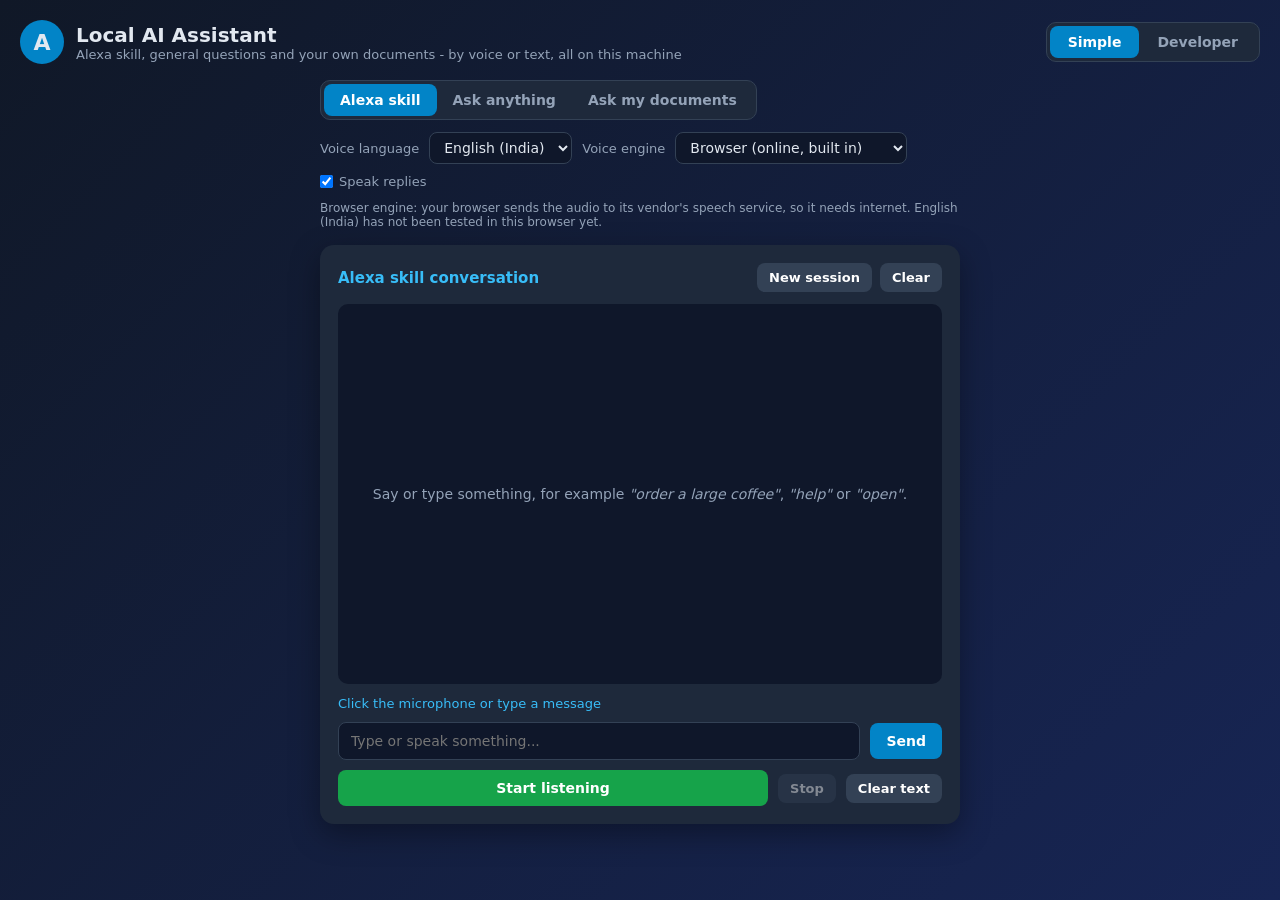
==== commit ea46297f: "Voice: live browser transcript, support learned from use, optional local IndicConformer engine (loop" ====
--- a/src/main/resources/static/index.html
+++ b/src/main/resources/static/index.html
@@ -43,10 +43,15 @@
         <div class="voice-settings">
             <label for="voiceLang">Voice language</label>
             <select id="voiceLang"></select>
+            <label for="voiceEngine">Voice engine</label>
+            <select id="voiceEngine"></select>
+
             <label class="checkbox">
                 <input type="checkbox" id="speakReplies" checked> Speak replies
             </label>
         </div>
+        <p id="engineInfo" class="engine-info" role="status" aria-live="polite"></p>
+
     </nav>
 
     <main class="layout">
@@ -79,6 +84,7 @@
             <div class="voice-row">
                 <button type="button" id="micButton" class="success">Start listening</button>
                 <button type="button" id="stopMicButton" class="secondary" disabled>Stop</button>
+                <button type="button" id="clearMicText" class="secondary">Clear text</button>
             </div>
         </section>
         </div>
@@ -108,6 +114,7 @@
             <div class="voice-row">
                 <button type="button" id="generalMic" class="success">Start listening</button>
                 <button type="button" id="generalStop" class="secondary" disabled>Stop</button>
+                <button type="button" id="generalClearText" class="secondary">Clear text</button>
             </div>
             <p class="hint">Each question is answered on its own; the model does not remember earlier questions. Small local models can be wrong, so check important answers.</p>
         </section>
@@ -162,6 +169,7 @@
             <div class="voice-row">
                 <button type="button" id="askMic" class="success">Start listening</button>
                 <button type="button" id="askStop" class="secondary" disabled>Stop</button>
+                <button type="button" id="askClearText" class="secondary">Clear text</button>
             </div>
             <p class="hint">Set the voice language above to the language you will speak. The answer is read aloud in the language it is written in.</p>
         </section>
--- a/src/main/resources/static/style.css
+++ b/src/main/resources/static/style.css
@@ -325,6 +325,8 @@
 .voice-settings { display: flex; align-items: center; gap: 10px; flex-wrap: wrap; }
 .voice-settings label { color: var(--muted); font-size: 13px; }
 .voice-settings select { width: auto; padding: 6px 10px; }
+.engine-info { flex: 1 1 100%; margin: 0; color: var(--muted); font-size: 12px; }
+
 
 .tab-pane { display: flex; flex-direction: column; gap: 16px; }
 .tab-pane[hidden] { display: none; }
